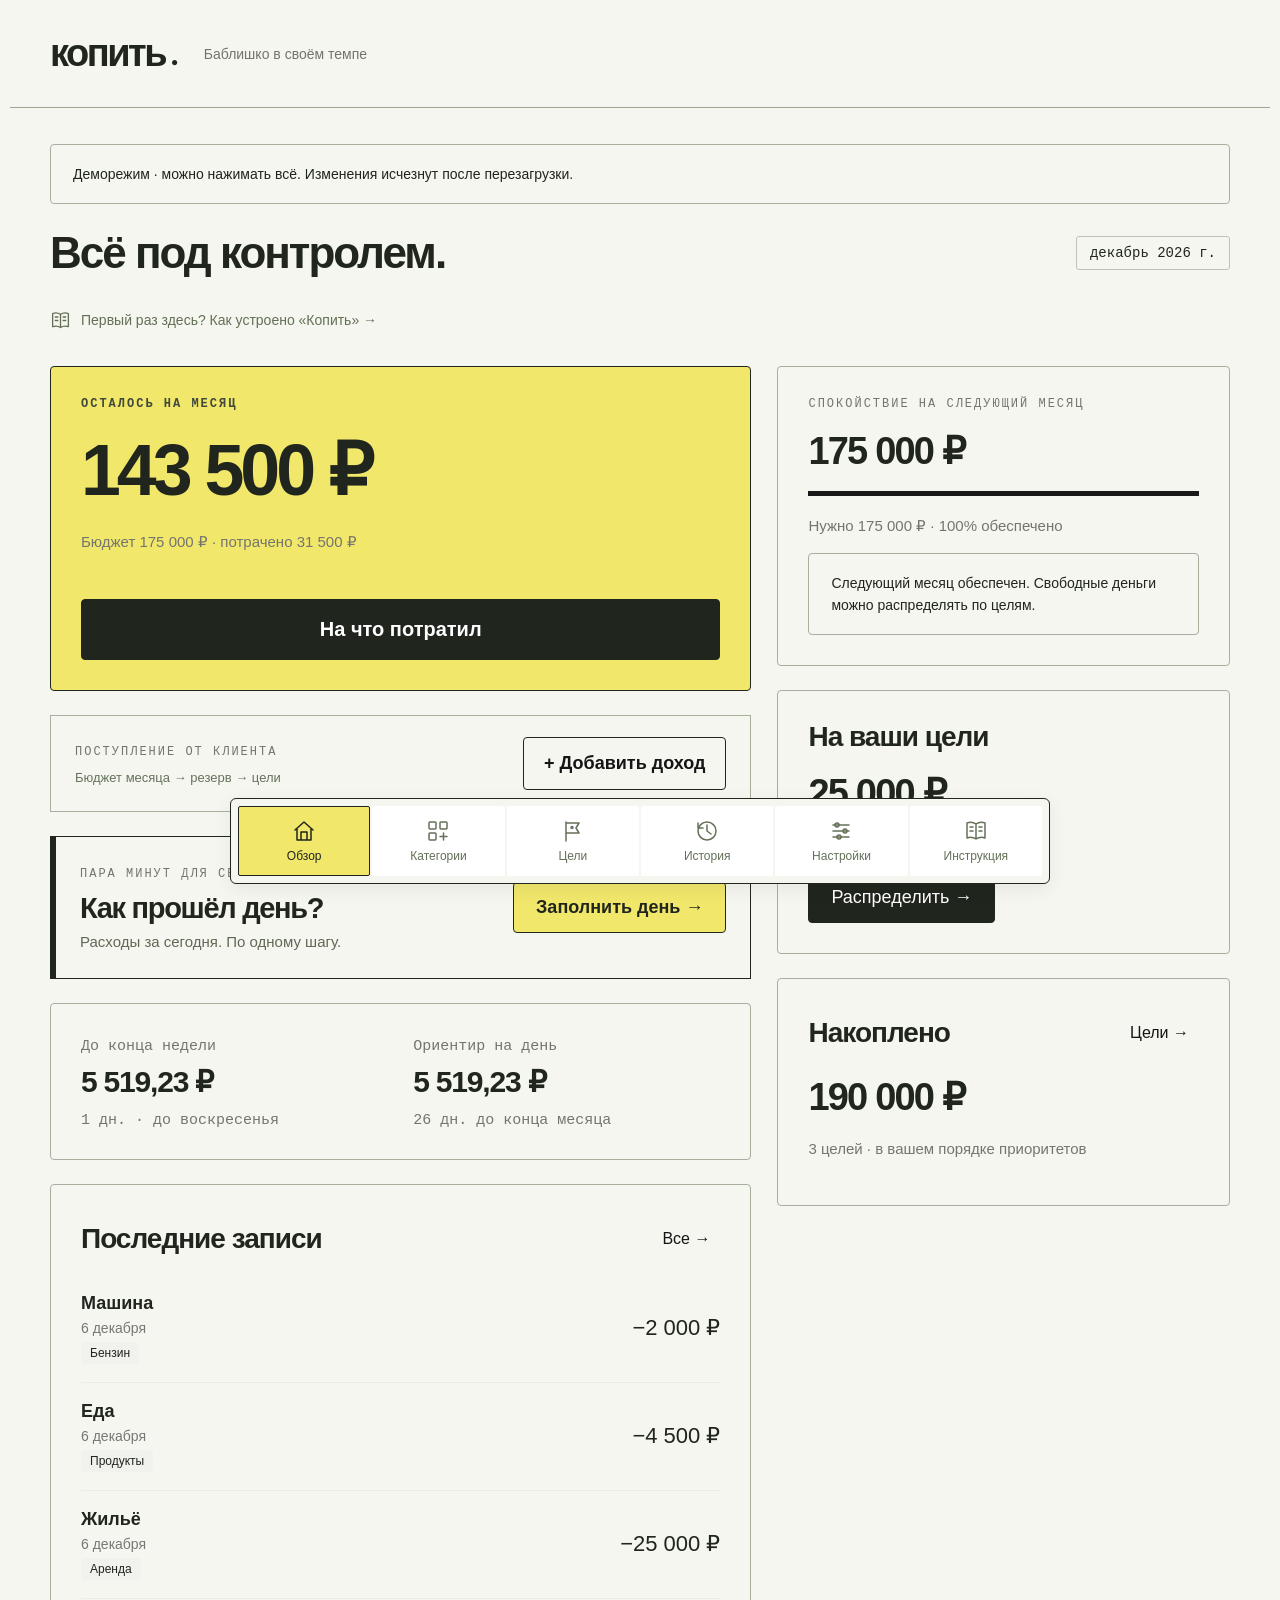
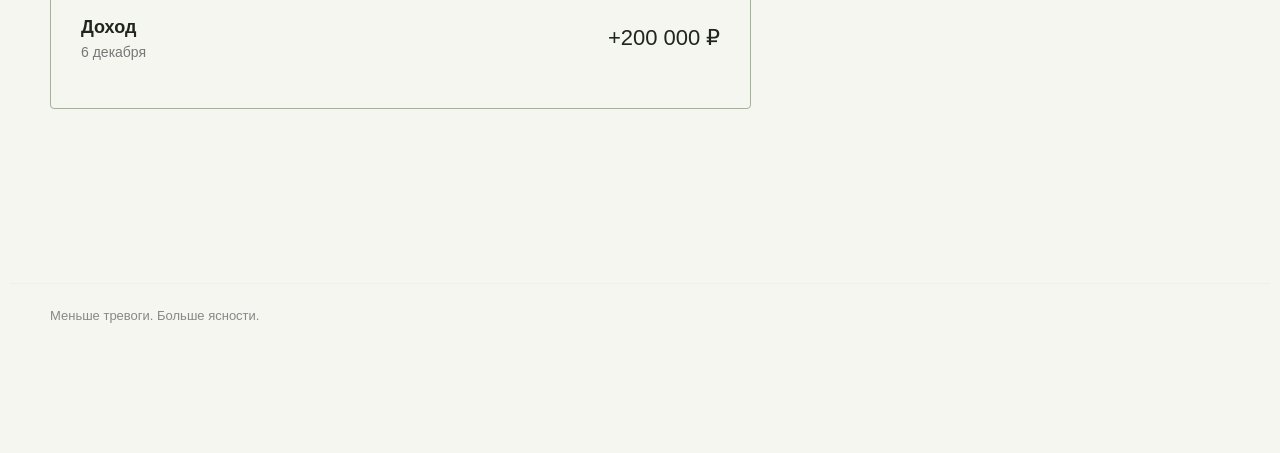
==== web/index.html @ 436582c2 "Create Kopit app and publishable GitHub Pages demo" ====
<!doctype html>
<html lang="ru">
<head><meta charset="utf-8"><meta name="viewport" content="width=device-width, initial-scale=1"><meta name="theme-color" content="#ffffff"><title>Копить — деньги в своём темпе</title><link rel="stylesheet" href="./style.css"><script src="./demo.js" defer></script><script src="./app.js" defer></script></head>
<body>
<header class="header"><a class="logo" href="/">копить<span>●</span></a><span class="brand-note">Баблишко в своём темпе</span><button id="logout" class="quiet hidden">Выйти</button></header>
<main id="app" aria-live="polite"><p>Загружаем ваши данные…</p></main>
<div id="toast" role="status" class="hidden"></div>
<dialog id="modal"><div class="modal-head"><h2 id="modal-title"></h2><button id="close-modal" class="quiet" aria-label="Закрыть">✕</button></div><div id="modal-body"></div><p id="modal-error" role="alert"></p></dialog>
<footer>Меньше тревоги. Больше ясности.</footer>
</body></html>
---- web/style.css ----
*{box-sizing:border-box} :root{font-family:Arial,Helvetica,sans-serif;color:#151515;background:#fff;font-size:18px}body{margin:0}button,input,select{font:inherit}button,a,input,select{touch-action:manipulation}button{cursor:pointer;border:1px solid #dededb;background:white;padding:14px 22px;border-radius:14px;color:#151515;min-height:48px}button:hover{background:#f2f2ee}button:disabled{opacity:.45;cursor:default}button.primary{background:#171717;color:white;border-color:#171717}button.primary:hover{background:#333}.quiet{border:0;background:none;padding:10px;font-size:16px}.header{max-width:1260px;margin:auto;padding:32px 40px;display:flex;align-items:center;gap:28px;border-bottom:1px solid #e8e8e4}.logo{font-size:36px;font-weight:800;text-decoration:none;color:inherit;letter-spacing:-2px}.logo span{font-size:12px;margin-left:6px}.brand-note{font-size:14px;color:#74746e}.header #logout{margin-left:auto}main{max-width:1260px;margin:auto;padding:36px 40px 70px}h1{font-size:38px;letter-spacing:-1.4px;font-weight:500;margin:12px 0 30px}h2{font-size:28px;letter-spacing:-.8px;font-weight:500;margin:0 0 24px}h3{font-size:23px;font-weight:500;margin:0 0 12px}p{line-height:1.55}.muted,.eyebrow{color:#75756f;font-size:15px}.eyebrow{text-transform:uppercase;letter-spacing:2px;font-size:12px}nav{display:flex;gap:8px;margin:0 0 36px;overflow:auto}nav button{border:0;color:#777;padding:12px 20px;white-space:nowrap}nav button.active{background:#f0f0ec;color:#111}.topline{display:flex;justify-content:space-between;align-items:center;gap:20px;margin-bottom:26px}.topline h1{margin:0}.pill{font-size:14px;padding:8px 13px;border:1px solid #dededb;border-radius:30px}.dashboard{display:grid;grid-template-columns:1.55fr 1fr;gap:26px}.card{border:1px solid #e2e2dd;border-radius:24px;padding:30px;margin-bottom:24px}.hero{background:#f5f5f1;min-height:325px;display:flex;flex-direction:column;justify-content:space-between}.hero .big{font-size:clamp(44px,5.6vw,78px);letter-spacing:-4px;line-height:1.15;margin:18px 0}.hero .big span{font-size:.65em;color:#666;letter-spacing:-2px}.actions{display:flex;gap:12px}.actions button{flex:1}.metrics{display:grid;grid-template-columns:1fr 1fr;gap:25px}.metric strong{display:block;font-size:30px;font-weight:500;margin:9px 0}.progress{height:5px;border-radius:4px;background:#e7e7e2;overflow:hidden;margin:18px 0}.progress progress{width:100%;height:5px;display:block;border:0;accent-color:#191919}progress::-webkit-progress-bar{background:#e7e7e2}progress::-webkit-progress-value{background:#191919}progress::-moz-progress-bar{background:#191919}.row{display:flex;align-items:center;justify-content:space-between;gap:16px;padding:18px 0;border-bottom:1px solid #ebebe7}.row:last-child{border-bottom:0}.row strong{font-weight:500}.row small{display:block;color:#777;font-size:14px;margin-top:6px}.row .sum{font-size:22px;white-space:nowrap}.empty{padding:32px 0;color:#777;font-size:17px;line-height:1.6}.section-title{display:flex;justify-content:space-between;align-items:center;gap:12px;margin-bottom:12px}.section-title h2{margin:0}.number{font-size:38px;letter-spacing:-1.5px;margin:18px 0}.note{background:#f6f6f2;padding:18px 22px;border-radius:14px;font-size:15px;line-height:1.6}.goals{display:grid;grid-template-columns:repeat(2,1fr);gap:24px}.goals .card{margin:0}.goal-top{display:flex;align-items:center;justify-content:space-between}.goal-top .quiet{font-size:20px}.goal-actions{display:flex;gap:10px;flex-wrap:wrap}.goal-actions button{font-size:15px;padding:10px 14px}.tags{display:flex;gap:6px;flex-wrap:wrap;margin-top:6px}.tag{font-size:12px;border-radius:20px;padding:4px 9px;background:#f1f1ed}.danger{color:#a13126}.settings{max-width:750px}label{display:block;font-size:15px;margin:20px 0 9px;color:#555}input,select{width:100%;padding:15px;border:1px solid #d4d4cf;border-radius:12px;background:white;color:#151515;min-height:50px}input:focus,select:focus{outline:2px solid #171717;outline-offset:2px}input[type=checkbox]{width:22px;min-height:22px;margin-right:10px;vertical-align:middle}input[type=range]{padding:0;accent-color:#111;min-height:28px;cursor:pointer}.form-actions{display:flex;gap:12px;margin-top:28px}.form-actions button{flex:1}.auth{max-width:460px;margin:45px auto 80px}.auth h1{font-size:48px;line-height:1.05;letter-spacing:-2px}.auth button.primary{width:100%;margin-top:24px}.auth .quiet{display:block;margin:14px auto}.auth .note{margin-top:28px}dialog{border:1px solid #ddd;border-radius:24px;width:min(560px,calc(100% - 32px));padding:30px;max-height:90dvh;overflow:auto}dialog::backdrop{background:#0006}.modal-head{display:flex;justify-content:space-between;align-items:center}.modal-head h2{margin:0}.modal-head button{margin-right:-10px}#modal-error{color:#a13126;font-size:15px;margin-bottom:0}.allocate-row{padding:20px 0;border-bottom:1px solid #eee}.allocate-row h3{font-size:20px}.allocate-row input[type=number]{margin:10px 0}.allocation-left{position:sticky;bottom:-30px;background:#fff;border-top:1px solid #ddd;padding:20px 0 5px}.hidden{display:none!important}#toast{position:fixed;bottom:28px;left:50%;transform:translateX(-50%);background:#171717;color:white;padding:16px 24px;border-radius:14px;max-width:90%;z-index:10;font-size:16px}footer{max-width:1260px;margin:auto;padding:24px 40px;border-top:1px solid #eee;color:#888;font-size:13px}a{color:inherit}:focus-visible{outline:2px solid #111;outline-offset:4px}.reminder{margin-bottom:24px}.history-filters{display:flex;gap:10px;margin-bottom:20px}.history-filters select{width:auto}#form-error{color:#a13126;font-size:15px}@media(max-width:760px){.header{padding:20px;gap:15px}.logo{font-size:30px}.brand-note{font-size:12px}main{padding:24px 20px 45px}h1{font-size:30px}nav{margin-bottom:25px;gap:0}nav button{font-size:16px;padding:10px 14px}.dashboard,.goals{grid-template-columns:1fr;gap:0}.goals{gap:18px}.card{padding:23px;border-radius:20px}.hero{min-height:290px}.hero .big{letter-spacing:-2.5px}.topline{align-items:flex-start}.topline .pill{font-size:12px}.metrics{gap:16px}.metric strong{font-size:26px}.row .sum{font-size:19px}.actions button{padding:15px}.auth{margin-top:25px}.auth h1{font-size:42px}dialog{padding:24px}.allocation-left{bottom:-24px}footer{padding:22px 20px}.history-filters select{width:100%}}
/* Quiet editorial typography, pastel envelopes and tactile chart controls. */
:root{background:#fffdf8;color:#20231e;font-family:Arial,Helvetica,sans-serif}
body{background:#fffdf8}
.logo{font-weight:900;letter-spacing:-2.5px}
.header{border-color:#c6c9bd}
h1{font-weight:750;letter-spacing:-1.7px}
h2{font-weight:650;letter-spacing:-1px}
.card{border-color:#bec3b5;background:#fffdf8;border-radius:28px}
.hero{background:#e7eddf;position:relative;overflow:hidden}
.hero:after{content:'✳';position:absolute;right:24px;top:5px;font-size:100px;line-height:1;color:#20231e;opacity:.09;pointer-events:none}
.hero .big{font-weight:800;letter-spacing:-4.5px}
.hero .eyebrow{color:#42483b;font-weight:700}
.number{font-weight:750;letter-spacing:-1.8px}
.metric strong{font-weight:700;letter-spacing:-1.2px}
.metrics{background:#f3eadb}
.dashboard>div:nth-child(2)>.card:first-child{background:#eee7f4}
.dashboard>div:nth-child(2)>.card:nth-child(2){background:#f7e4da}
.goals>.card:nth-child(3n+1){background:#e7eddf}
.goals>.card:nth-child(3n+2){background:#eee7f4}
.goals>.card:nth-child(3n){background:#f7e4da}
.note{background:#fffdf880;border:1px solid #c5c8bd;font-size:14px}
nav{border:1px solid #bfc3b7;border-radius:30px;padding:5px;width:max-content;max-width:100%;background:#fffdf8}
nav button{border-radius:24px}
nav button.active{background:#20231e;color:#fffdf8}
button{border-color:#bfc3b7;border-radius:24px}
button.primary{background:#20231e;border-color:#20231e}
.pill{border-color:#bfc3b7;background:#f3eadb}
.row strong{font-weight:650}
.allocation-chart{position:relative;width:min(320px,100%);margin:8px auto 0}
#allocation-chart{width:100%;height:auto;display:block;touch-action:none;user-select:none;overflow:visible}
.chart-segment{cursor:pointer;opacity:.8;transition:opacity .15s}
.chart-segment.selected{opacity:1;stroke:#20231e;stroke-width:2}
.chart-handle{fill:#fffdf8;stroke:#20231e;stroke-width:2;cursor:grab;filter:drop-shadow(0 2px 2px #0002)}
.chart-handle:active{cursor:grabbing}
.chart-handle:focus{stroke-width:4;outline:none}
.chart-center{position:absolute;inset:29%;display:flex;align-items:center;justify-content:center;flex-direction:column;pointer-events:none;text-align:center;gap:8px}
.chart-center>span{font-size:14px;line-height:1.25}
.chart-center strong{font-size:29px;font-weight:800;letter-spacing:-1px;white-space:nowrap}
.chart-center small{font-size:11px;color:#737769;line-height:1.3}
.allocation-total{text-align:center;font-size:14px;color:#666b5f;margin:2px 0 24px}
.allocation-total strong{color:#20231e}
.allocation-item{display:flex;align-items:center;gap:8px;padding:11px 0;border-top:1px solid #dedfd6}
.goal-select{flex:1;display:flex;align-items:center;gap:10px;text-align:left;border:0;font-size:15px;border-radius:10px;padding:8px;min-width:0;line-height:1.3}
.goal-select.selected{background:#f0f1e9;font-weight:700}
.color-dot{width:12px;height:12px;border-radius:50%;flex-shrink:0;border:1px solid #20231e33}
.color-0{background:#b9d8bd}.color-1{background:#c8b8e0}.color-2{background:#f1b7a6}.color-3{background:#efd58c}.color-4{background:#b4d7e4}.color-5{background:#dcc7b4}
.allocation-money{width:130px;display:flex;align-items:center;gap:6px;flex-shrink:0}
.allocation-money input{padding:10px;min-height:44px;font-size:17px;font-weight:700;border-radius:10px}
.allocation-money input::-webkit-inner-spin-button{appearance:none}
.allocation-left{background:#fffdf8;display:flex;align-items:center;justify-content:space-between;gap:8px;flex-wrap:wrap;font-size:14px}
.allocation-left strong{font-size:19px}.allocation-left .quiet{font-size:13px}
dialog{background:#fffdf8;border-color:#bec3b5;border-radius:28px}
@media(max-width:760px){h1{font-size:34px;letter-spacing:-1.5px}.hero .big{font-size:51px;letter-spacing:-3px}.hero{min-height:270px}nav{width:100%;border-radius:26px}nav button{font-size:14px;padding:11px 14px}.brand-note{max-width:115px;line-height:1.3}.metrics{gap:12px}.metric strong{font-size:23px;white-space:nowrap}.allocation-money{width:112px}.goal-select{font-size:14px}.chart-center strong{font-size:26px}}

/* Selected direction: poster typography + precise editorial grid. */
:root,body{background:#f5f6f0;color:#20251e}
.header{border-bottom:1px solid #9ca592}
.logo{font-size:38px;font-weight:900}
h1{font-size:44px;font-weight:850;letter-spacing:-2px}h2{font-weight:800}
.card,.hero,.goals>.card{border:1px solid #a7af9d;border-radius:4px;background:#f5f6f0}
.hero{background:#f1e76b;border-color:#20251e}
.hero:after{display:none}
.hero .big{font-weight:900;letter-spacing:-4px}
.metrics,.dashboard>div:nth-child(2)>.card:first-child,.dashboard>div:nth-child(2)>.card:nth-child(2){background:#f5f6f0}
.number{font-weight:850}
.eyebrow,.pill,.metric .muted{font-family:ui-monospace,SFMono-Regular,Consolas,monospace}
.pill{background:none;border-radius:3px}
nav{border-radius:4px;background:none;border-color:#a7af9d}
nav button{border-radius:2px}
button,input,select,.note,.tag{border-radius:4px}
button.primary{background:#20251e;border-color:#20251e}
.note{background:transparent;border-color:#a7af9d}
.goals>.card:nth-child(n){background:#f5f6f0}
.progress,progress{border-radius:0}
.daily-invite{display:flex;align-items:center;justify-content:space-between;gap:24px;border:1px solid #20251e;border-left:6px solid #20251e;padding:26px 28px;margin:0 0 26px;background:#f5f6f0}
.daily-invite h2{font-size:32px;letter-spacing:-1.3px;margin:10px 0 5px}
.daily-invite p{font-size:15px;color:#606854;margin:0}
.daily-invite button{background:#f1e76b;color:#20251e;font-weight:750;border:1px solid #20251e;white-space:nowrap}
.daily-invite button:hover{background:#e9db50}
.daily-dialog{width:min(640px,calc(100% - 32px));border-radius:6px;background:#f5f6f0;padding:30px;min-height:540px}
.daily-dialog .modal-head h2{font-family:ui-monospace,monospace;font-size:13px;letter-spacing:.2px;text-transform:uppercase;font-weight:500}
.daily-progress{display:flex;gap:6px;margin:28px 0 38px}
.daily-progress span{height:3px;flex:1;background:#d9dece}
.daily-progress .filled{background:#20251e}
.daily-step{min-height:250px}
.daily-step h2{font-size:44px;line-height:1.05;letter-spacing:-2px;margin:0 0 25px;font-weight:850}
.daily-copy{font-size:19px;color:#68705e;line-height:1.55}
.daily-buttons{display:flex;flex-direction:column;gap:12px;margin-top:25px}
.daily-buttons .primary{padding:20px;font-size:20px;font-weight:750}
.daily-buttons>button:not(.quiet):not(.primary){border-color:#20251e;background:transparent;font-size:20px;padding:18px}
.daily-categories{display:grid;grid-template-columns:1fr;gap:0}
.daily-categories button{display:flex;align-items:center;gap:18px;border:0;border-top:1px solid #a7af9d;background:transparent;text-align:left;padding:19px 5px;font-size:24px;font-weight:650}
.daily-categories button:last-child{border-bottom:1px solid #a7af9d}
.daily-categories button:hover{background:#f1e76b}
.daily-categories button>span:last-child{margin-left:auto}
.category-number{font-family:ui-monospace,monospace;font-size:12px;color:#77816b}
.daily-amount-wrap{display:flex;align-items:baseline;border-bottom:2px solid #20251e;gap:15px;margin:35px 0}
.daily-amount-wrap input{border:0;background:none;font-size:64px;font-weight:850;letter-spacing:-3px;padding:10px 0;min-width:0;border-radius:0}
.daily-amount-wrap input:focus{outline:0}
.daily-amount-wrap:focus-within{border-color:#808b26}
.daily-amount-wrap input::-webkit-inner-spin-button{appearance:none}
.daily-amount-wrap span{font-size:42px;font-weight:750}
.sr-only{position:absolute;width:1px;height:1px;padding:0;margin:-1px;overflow:hidden;clip:rect(0,0,0,0);white-space:nowrap;border:0}
.daily-record{border-top:1px solid #a7af9d;border-bottom:1px solid #a7af9d;padding:24px 0}
.daily-record span{display:block;font-size:12px;text-transform:uppercase;font-family:ui-monospace,monospace;color:#77816b}
.daily-record strong{display:block;font-size:23px;margin:15px 0 6px}
.daily-record b{font-size:42px;font-weight:850;letter-spacing:-1.5px}
.daily-total{display:flex;flex-direction:column;gap:15px;margin-top:25px}
.daily-total span{font-size:15px;color:#68705e}
.daily-total strong{font-size:42px;letter-spacing:-1.5px}
.daily-check{font-size:90px;line-height:1.1;color:#20251e;margin:25px 0}
@media(max-width:760px){h1{font-size:37px}.logo{font-size:32px}.hero .big{font-size:49px}.daily-invite{padding:21px 20px;display:block}.daily-invite h2{font-size:29px}.daily-invite button{margin-top:22px;width:100%}.daily-dialog{width:100%;height:100dvh;max-height:100dvh;max-width:100%;border:0;border-radius:0;margin:0;padding:24px;min-height:0}.daily-dialog .modal-head{border-bottom:1px solid #a7af9d;padding-bottom:12px}.daily-step h2{font-size:41px}.daily-step{min-height:260px}.daily-progress{margin:25px 0 38px}.daily-buttons{margin-top:35px}.daily-amount-wrap input{font-size:58px}.daily-copy{font-size:18px}.daily-categories button{font-size:24px}}

/* Always within reach, including the tutorial. */
main{padding-bottom:150px}
footer{padding-bottom:130px}
nav.bottom-nav{position:fixed;z-index:20;left:50%;bottom:calc(16px + env(safe-area-inset-bottom));transform:translateX(-50%);width:min(820px,calc(100% - 32px));max-width:none;margin:0;display:grid;grid-template-columns:repeat(6,minmax(0,1fr));gap:2px;padding:7px;background:#f5f6f0;border:1px solid #20251e;box-shadow:0 5px 18px #20251e12;overflow:visible;border-radius:6px}
.bottom-nav button{min-width:0;display:flex;align-items:center;justify-content:center;flex-direction:column;gap:6px;padding:12px 3px;font-size:12px;line-height:1.2;min-height:64px;color:#647058}
.bottom-nav button.active{background:#f1e76b;color:#20251e;border:1px solid #20251e}
.pictogram{width:25px;height:25px;flex-shrink:0;display:inline-block;vertical-align:middle}
.bottom-nav .pictogram{width:24px;height:24px}
.icons-only .nav-label{display:none}
.bottom-nav.icons-only button{min-height:55px}
.item-heading{display:flex;align-items:center;gap:12px}
.item-heading .pictogram{width:35px;height:35px;stroke-width:1.25}
.guide-shortcut{display:flex;align-items:center;gap:10px;text-align:left;margin:-8px 0 22px;padding:5px 0;font-size:14px;color:#637055}
.guide-shortcut .pictogram{width:21px;height:21px}
.tutorial-intro{display:flex;align-items:center;justify-content:space-between;gap:25px;border-bottom:1px solid #a7af9d;padding:10px 0 45px;margin-bottom:20px}
.tutorial-intro h1{font-size:52px;line-height:1.04;margin:20px 0;letter-spacing:-2.5px}
.tutorial-intro p{font-size:20px;color:#65705a}
.little-human{width:260px;max-width:35%;flex-shrink:0}
.tutorial-anchor{font-size:15px;text-decoration:none;border-bottom:1px solid #20251e;padding-bottom:5px}
.tutorial-step{display:grid;grid-template-columns:1.05fr 1fr;gap:65px;align-items:center;padding:48px 0;border-bottom:1px solid #a7af9d;scroll-margin-top:25px}
.tutorial-text h2{font-size:36px;line-height:1.08;margin:18px 0;letter-spacing:-1.5px}
.tutorial-text p{font-size:18px;line-height:1.7;color:#59654e;max-width:580px}
.tutorial-text button{margin-top:15px}
.tutorial-step figure{margin:0;padding:20px;background:#eaeee2;border:1px solid #bdc4b2}
.tutorial-step img{display:block;width:100%;max-height:480px;object-fit:contain;object-position:top;filter:drop-shadow(0 3px 6px #20251e12)}
.tutorial-step figcaption{font-size:12px;color:#606b55;text-align:center;margin:15px 0 0;font-family:ui-monospace,monospace}
.tutorial-note{margin-top:35px;line-height:1.7}
#toast{bottom:120px}
@media(max-width:760px){main{padding-bottom:125px}footer{padding-bottom:110px}.bottom-nav{width:calc(100% - 20px)!important;bottom:calc(10px + env(safe-area-inset-bottom))!important;padding:4px!important;gap:0!important}.bottom-nav button{font-size:10px!important;padding:10px 0!important;gap:6px;min-height:60px}.bottom-nav .pictogram{width:22px;height:22px}.tutorial-intro{display:block;padding-bottom:30px}.tutorial-intro h1{font-size:37px;letter-spacing:-1.6px}.tutorial-intro p{font-size:18px}.little-human{display:block;max-width:100%;width:200px;margin:30px auto 0}.tutorial-step{grid-template-columns:1fr;gap:25px;padding:35px 0}.tutorial-text h2{font-size:32px}.tutorial-text p{font-size:17px}.tutorial-step figure{padding:16px}.tutorial-step img{max-height:410px}.tutorial-text button{width:100%}.guide-shortcut{font-size:13px}.item-heading .pictogram{width:29px;height:29px}#toast{bottom:105px}}

/* Frameless income/expense controls and a visual icon library. */
.hero .symbol-actions{gap:35px;align-items:center}
.hero .symbol-actions button{border:0!important;background:transparent!important;box-shadow:none;border-radius:0;padding:8px;min-height:94px;color:#20251e;display:flex;align-items:center;justify-content:center}
.hero .symbol-actions button:hover{opacity:.65}
.hero .symbol-actions svg{width:74px;height:74px;fill:none;stroke:currentColor;stroke-width:3;stroke-linecap:square}
.icon-picker{border:0;margin:24px 0;padding:0;min-width:0}
.icon-picker legend{font-size:15px;color:#555;margin-bottom:12px}
.icon-grid{display:grid;grid-template-columns:repeat(8,minmax(0,1fr));gap:6px}
.icon-grid button{display:flex;align-items:center;justify-content:center;padding:10px 4px;min-width:0;min-height:49px;border:1px solid #bfc6b5;background:transparent}
.icon-grid button .pictogram{width:30px;height:30px;stroke-width:1.4}
.icon-grid button.selected{background:#f1e76b;border:2px solid #20251e;padding:9px 3px}
.icon-grid button:hover{background:#e8eddf}
.icon-grid button.selected:hover{background:#f1e76b}
@media(max-width:760px){.hero .symbol-actions{gap:26px}.hero .symbol-actions button{min-height:85px}.hero .symbol-actions svg{width:66px;height:66px}.icon-grid{grid-template-columns:repeat(6,minmax(0,1fr));gap:5px}.icon-grid button{min-height:47px;padding:8px 3px}.icon-grid button .pictogram{width:28px;height:28px}.icon-grid button.selected{padding:7px 2px}}

.hero .expense-only{display:block}
.hero .expense-only button{width:100%;font-size:20px;font-weight:750;padding:18px;min-height:60px}
.income-entry{display:flex;align-items:center;justify-content:space-between;gap:18px;margin-bottom:24px;padding:21px 24px;border:1px solid #a7af9d;background:#f5f6f0}
.income-entry p{font-size:13px;color:#66735c;margin:8px 0 0}
.income-entry button{border:1px solid #20251e;background:none;font-weight:650;white-space:nowrap;padding:15px 20px}
.dashboard .daily-invite{margin-bottom:24px;padding:24px;gap:18px}
.dashboard .daily-invite h2{font-size:29px}
@media(max-width:1000px){.income-entry{align-items:flex-start;flex-direction:column}.income-entry button{width:100%}.dashboard .daily-invite{display:block}.dashboard .daily-invite button{width:100%;margin-top:20px}}

.history-tabs{display:flex;gap:24px;overflow-x:auto;border-bottom:1px solid #a7af9d;margin-bottom:24px;padding:0;scrollbar-width:thin}
.history-tabs button{border:0;border-radius:0;background:none;white-space:nowrap;font-size:22px;font-weight:800;letter-spacing:-.6px;padding:14px 0 16px;color:#6d7763}
.history-tabs button[aria-selected=true]{color:#20251e;border-bottom:3px solid #20251e}
.history-tabs button:hover{color:#20251e;background:none}
.history-summary{display:flex;align-items:center;justify-content:space-between;gap:18px;margin-bottom:22px}
.history-summary p{font-size:15px;color:#64705a;margin:0}
.history-summary strong{font-size:29px;letter-spacing:-1px;white-space:nowrap}
@media(max-width:760px){.history-tabs{gap:20px}.history-tabs button{font-size:19px}.history-summary{align-items:flex-start;flex-direction:column;gap:12px}.history-summary strong{font-size:30px}}
@media(max-width:760px){.history-tabs{flex-wrap:wrap;overflow:visible;gap:0 22px}}
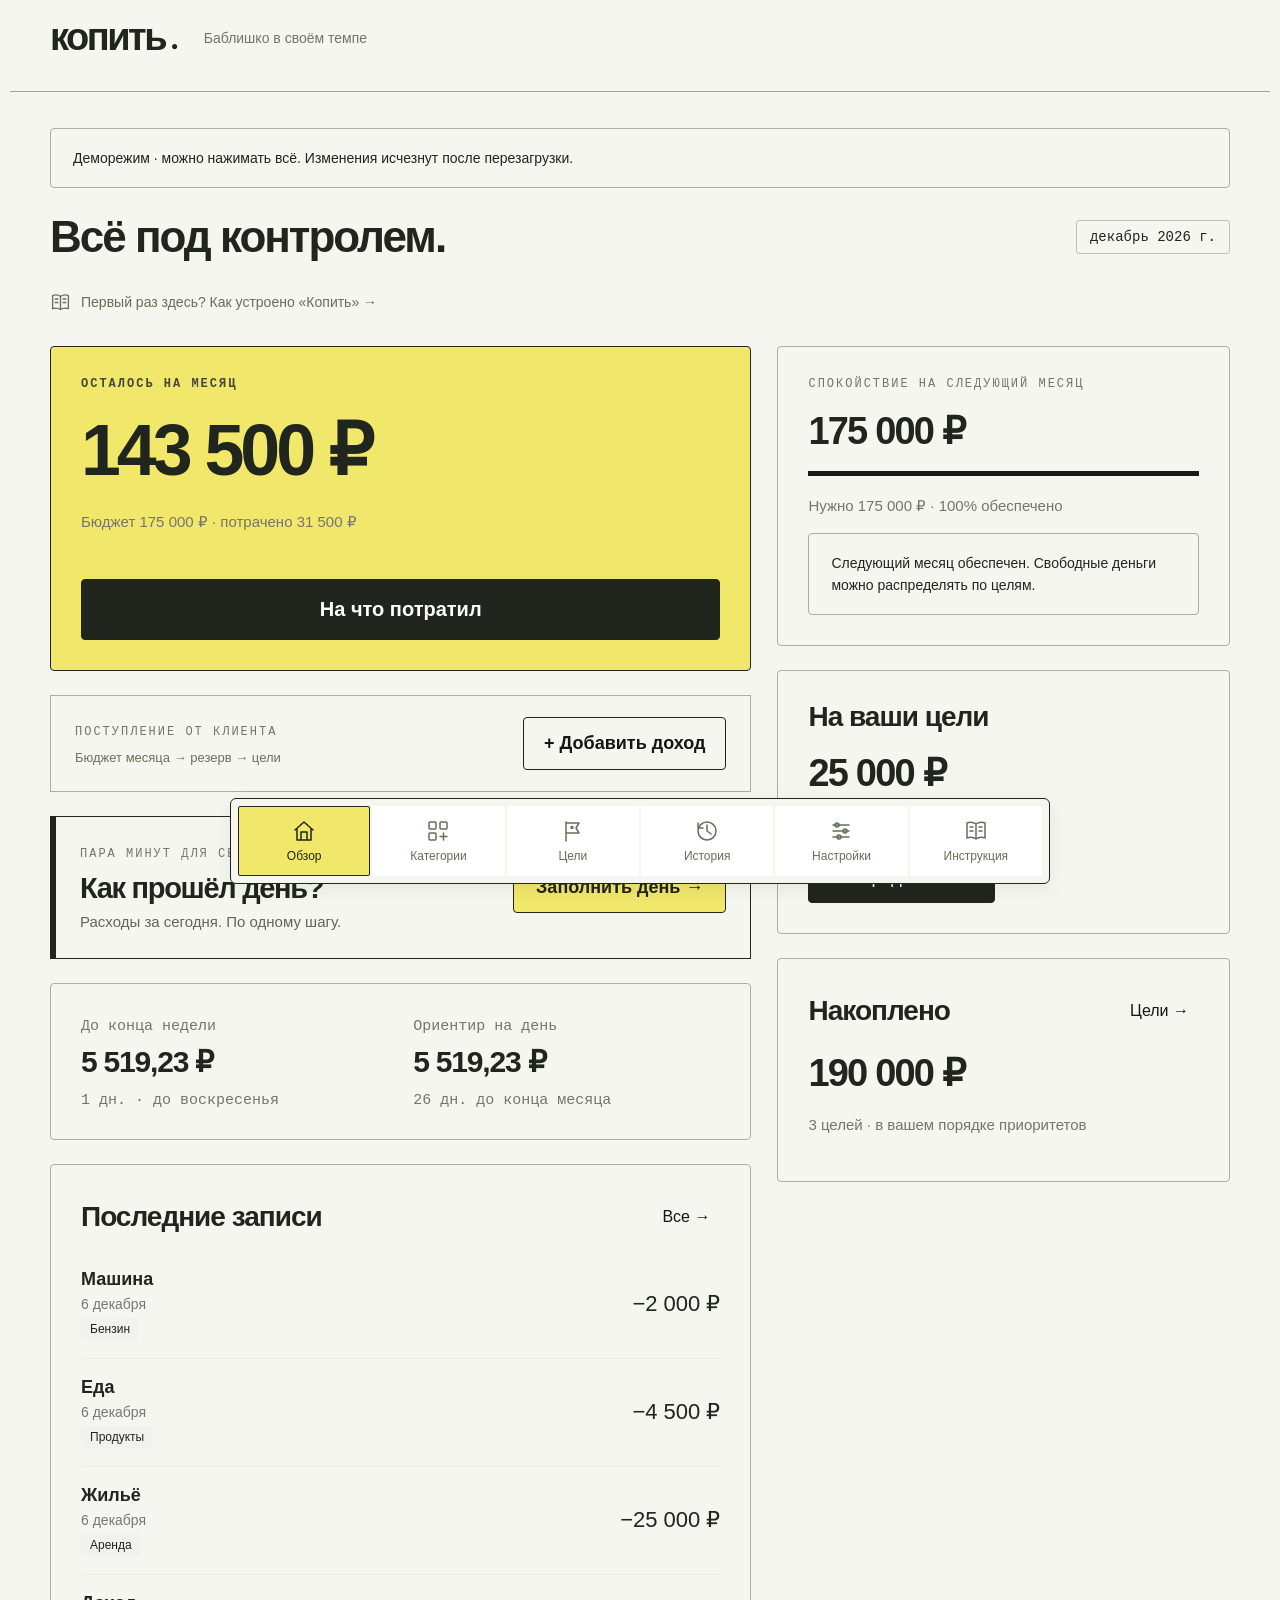
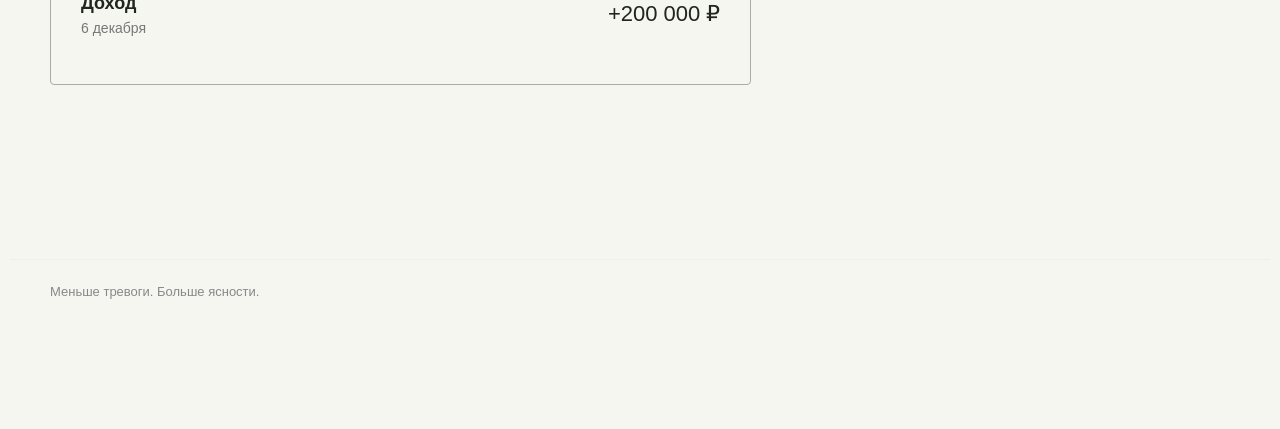
==== commit 1915fa54: "Add guided first-run budget setup and opening balances" ====
--- a/web/index.html
+++ b/web/index.html
@@ -1,6 +1,6 @@
 <!doctype html>
 <html lang="ru">
-<head><meta charset="utf-8"><meta name="viewport" content="width=device-width, initial-scale=1"><meta name="theme-color" content="#ffffff"><title>Копить — деньги в своём темпе</title><link rel="stylesheet" href="./style.css"><script src="./demo.js" defer></script><script src="./app.js" defer></script></head>
+<head><meta charset="utf-8"><meta name="viewport" content="width=device-width, initial-scale=1"><meta name="theme-color" content="#ffffff"><title>Копить — деньги в своём темпе</title><link rel="stylesheet" href="./style.css"><script src="./finance-engine.js" defer></script><script src="./demo.js" defer></script><script src="./app.js" defer></script></head>
 <body>
 <header class="header"><a class="logo" href="/">копить<span>●</span></a><span class="brand-note">Баблишко в своём темпе</span><button id="logout" class="quiet hidden">Выйти</button></header>
 <main id="app" aria-live="polite"><p>Загружаем ваши данные…</p></main>
--- a/web/style.css
+++ b/web/style.css
@@ -175,3 +175,10 @@
 .history-summary strong{font-size:29px;letter-spacing:-1px;white-space:nowrap}
 @media(max-width:760px){.history-tabs{gap:20px}.history-tabs button{font-size:19px}.history-summary{align-items:flex-start;flex-direction:column;gap:12px}.history-summary strong{font-size:30px}}
 @media(max-width:760px){.history-tabs{flex-wrap:wrap;overflow:visible;gap:0 22px}}
+
+/* iPhone browser and installed web app */
+.header{padding-top:max(16px,env(safe-area-inset-top))}input,select,textarea{font-size:18px}button{min-height:44px}dialog{max-height:calc(100dvh - 32px - env(safe-area-inset-top) - env(safe-area-inset-bottom));overflow-y:auto;overscroll-behavior:contain}body{overflow-wrap:break-word}.auth{padding-bottom:32px}.auth .quiet{display:block;margin-top:12px}@media(max-width:430px){.header .brand-note{display:none}.bottom-nav .nav-label{font-size:10px}.big{font-size:clamp(34px,10vw,52px)}.income-entry{flex-wrap:wrap;gap:12px}.income-entry button{width:100%}}
+@media(max-width:430px){.topline{flex-wrap:wrap;align-items:flex-start}.topline h1{min-width:0;max-width:100%;font-size:32px}.topline>button{max-width:100%}.section-title{flex-wrap:wrap}.dashboard>div,.goals>.card{min-width:0}.row>div{min-width:0}.row .sum{font-size:18px}}
+/* First account setup: one question, large type, one primary action. */
+.setup{max-width:640px;margin:8px auto 40px}.setup h1{font-weight:800;font-size:clamp(32px,5vw,48px);line-height:1.1;outline:none}.setup-copy{font-size:18px;line-height:1.6}.setup-progress{height:4px;width:100%;margin:18px 0 22px;accent-color:#20251e}.setup-actions{display:flex;flex-direction:column;gap:12px;margin-top:26px}.setup-actions button{width:100%}.setup input{font-size:24px}.setup #setup-error{color:#a13126;min-height:24px}.setup-summary{display:grid;grid-template-columns:minmax(0,1fr) auto;gap:15px 12px;padding:20px 0;border-top:1px solid #a7af9d}.setup-summary dt{font-size:15px}.setup-summary dd{margin:0;font-size:20px;font-weight:700;white-space:nowrap}.setup .row{align-items:center}.setup-save-note{margin-top:24px}.setup-list .quiet{flex-shrink:0;padding:8px}.setup-list .row strong{font-size:20px}.setup-list .row small{font-size:15px}
+@media(max-width:430px){.setup{margin-top:0}.setup-summary{grid-template-columns:1fr}.setup-summary dd{margin-bottom:6px}.setup h1{font-size:34px}}
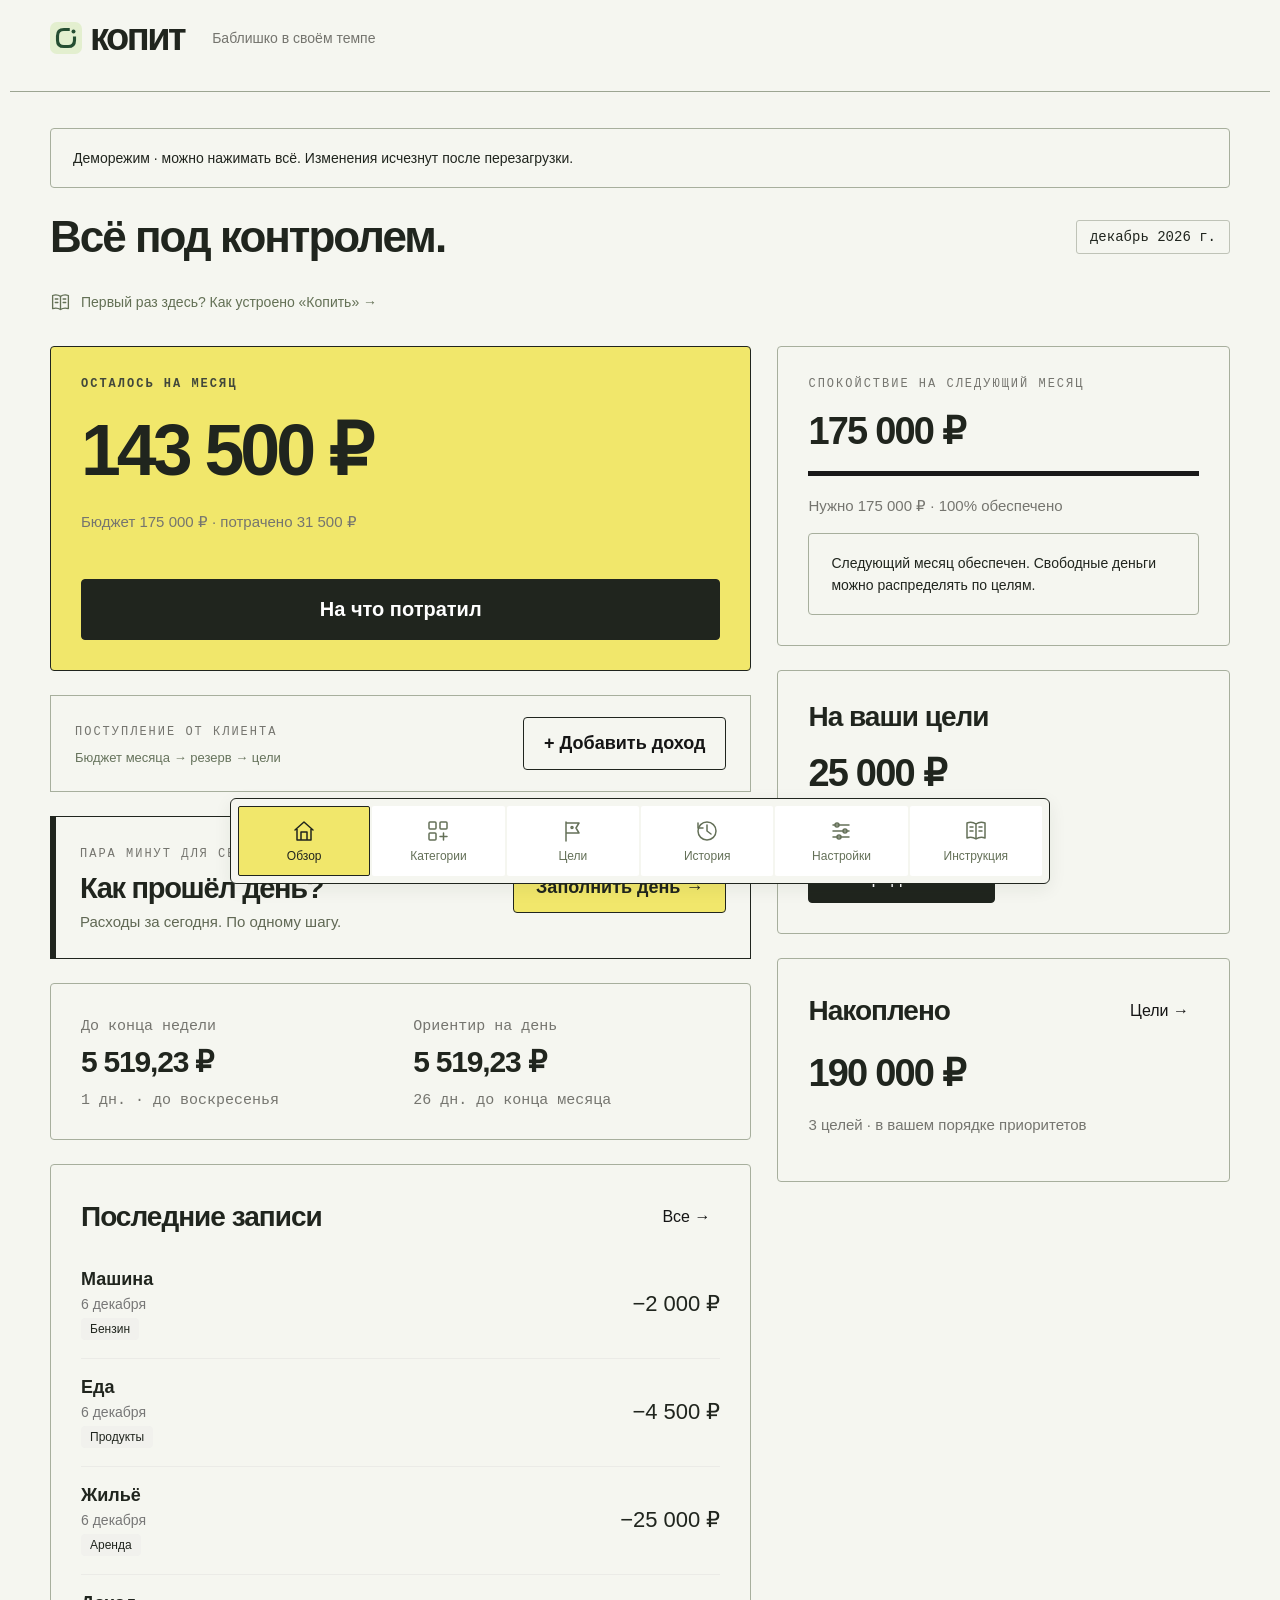
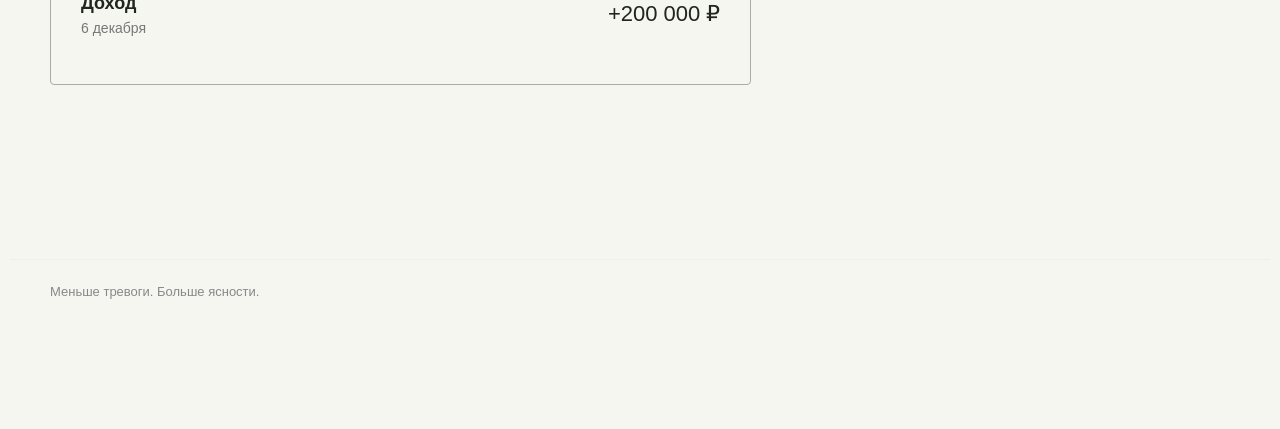
==== commit 693c78fb: "Update Kopit brand mark and browser app icons" ====
--- a/web/index.html
+++ b/web/index.html
@@ -1,8 +1,8 @@
 <!doctype html>
 <html lang="ru">
-<head><meta charset="utf-8"><meta name="viewport" content="width=device-width, initial-scale=1"><meta name="theme-color" content="#ffffff"><title>Копить — деньги в своём темпе</title><link rel="stylesheet" href="./style.css"><script src="./finance-engine.js" defer></script><script src="./demo.js" defer></script><script src="./app.js" defer></script></head>
+<head><meta charset="utf-8"><meta name="viewport" content="width=device-width, initial-scale=1"><meta name="theme-color" content="#ffffff"><link rel="icon" type="image/svg+xml" href="./brand-icon.svg?v=4"><link rel="icon" type="image/png" sizes="32x32" href="./favicon-32.png?v=4"><link rel="shortcut icon" href="./favicon.ico?v=4"><title>Копить — деньги в своём темпе</title><link rel="stylesheet" href="./style.css"><script src="./finance-engine.js" defer></script><script src="./demo.js" defer></script><script src="./app.js" defer></script></head>
 <body>
-<header class="header"><a class="logo" href="/">копить<span>●</span></a><span class="brand-note">Баблишко в своём темпе</span><button id="logout" class="quiet hidden">Выйти</button></header>
+<header class="header"><a class="logo" href="/" aria-label="Копит — главная"><img class="brand-mark" src="./brand-icon.svg?v=4" width="32" height="32" alt="">копит</a><span class="brand-note">Баблишко в своём темпе</span><button id="logout" class="quiet hidden">Выйти</button></header>
 <main id="app" aria-live="polite"><p>Загружаем ваши данные…</p></main>
 <div id="toast" role="status" class="hidden"></div>
 <dialog id="modal"><div class="modal-head"><h2 id="modal-title"></h2><button id="close-modal" class="quiet" aria-label="Закрыть">✕</button></div><div id="modal-body"></div><p id="modal-error" role="alert"></p></dialog>
--- a/web/style.css
+++ b/web/style.css
@@ -182,3 +182,7 @@
 /* First account setup: one question, large type, one primary action. */
 .setup{max-width:640px;margin:8px auto 40px}.setup h1{font-weight:800;font-size:clamp(32px,5vw,48px);line-height:1.1;outline:none}.setup-copy{font-size:18px;line-height:1.6}.setup-progress{height:4px;width:100%;margin:18px 0 22px;accent-color:#20251e}.setup-actions{display:flex;flex-direction:column;gap:12px;margin-top:26px}.setup-actions button{width:100%}.setup input{font-size:24px}.setup #setup-error{color:#a13126;min-height:24px}.setup-summary{display:grid;grid-template-columns:minmax(0,1fr) auto;gap:15px 12px;padding:20px 0;border-top:1px solid #a7af9d}.setup-summary dt{font-size:15px}.setup-summary dd{margin:0;font-size:20px;font-weight:700;white-space:nowrap}.setup .row{align-items:center}.setup-save-note{margin-top:24px}.setup-list .quiet{flex-shrink:0;padding:8px}.setup-list .row strong{font-size:20px}.setup-list .row small{font-size:15px}
 @media(max-width:430px){.setup{margin-top:0}.setup-summary{grid-template-columns:1fr}.setup-summary dd{margin-bottom:6px}.setup h1{font-size:34px}}
+
+/* Approved brand mark: rounded savings loop with a separate dot. */
+.logo{display:inline-flex;align-items:center;gap:8px;flex-shrink:0;white-space:nowrap}.logo .brand-mark{display:block;width:32px;height:32px;flex-shrink:0}
+@media(max-width:360px){.logo{gap:6px}.logo .brand-mark{width:28px;height:28px}}
